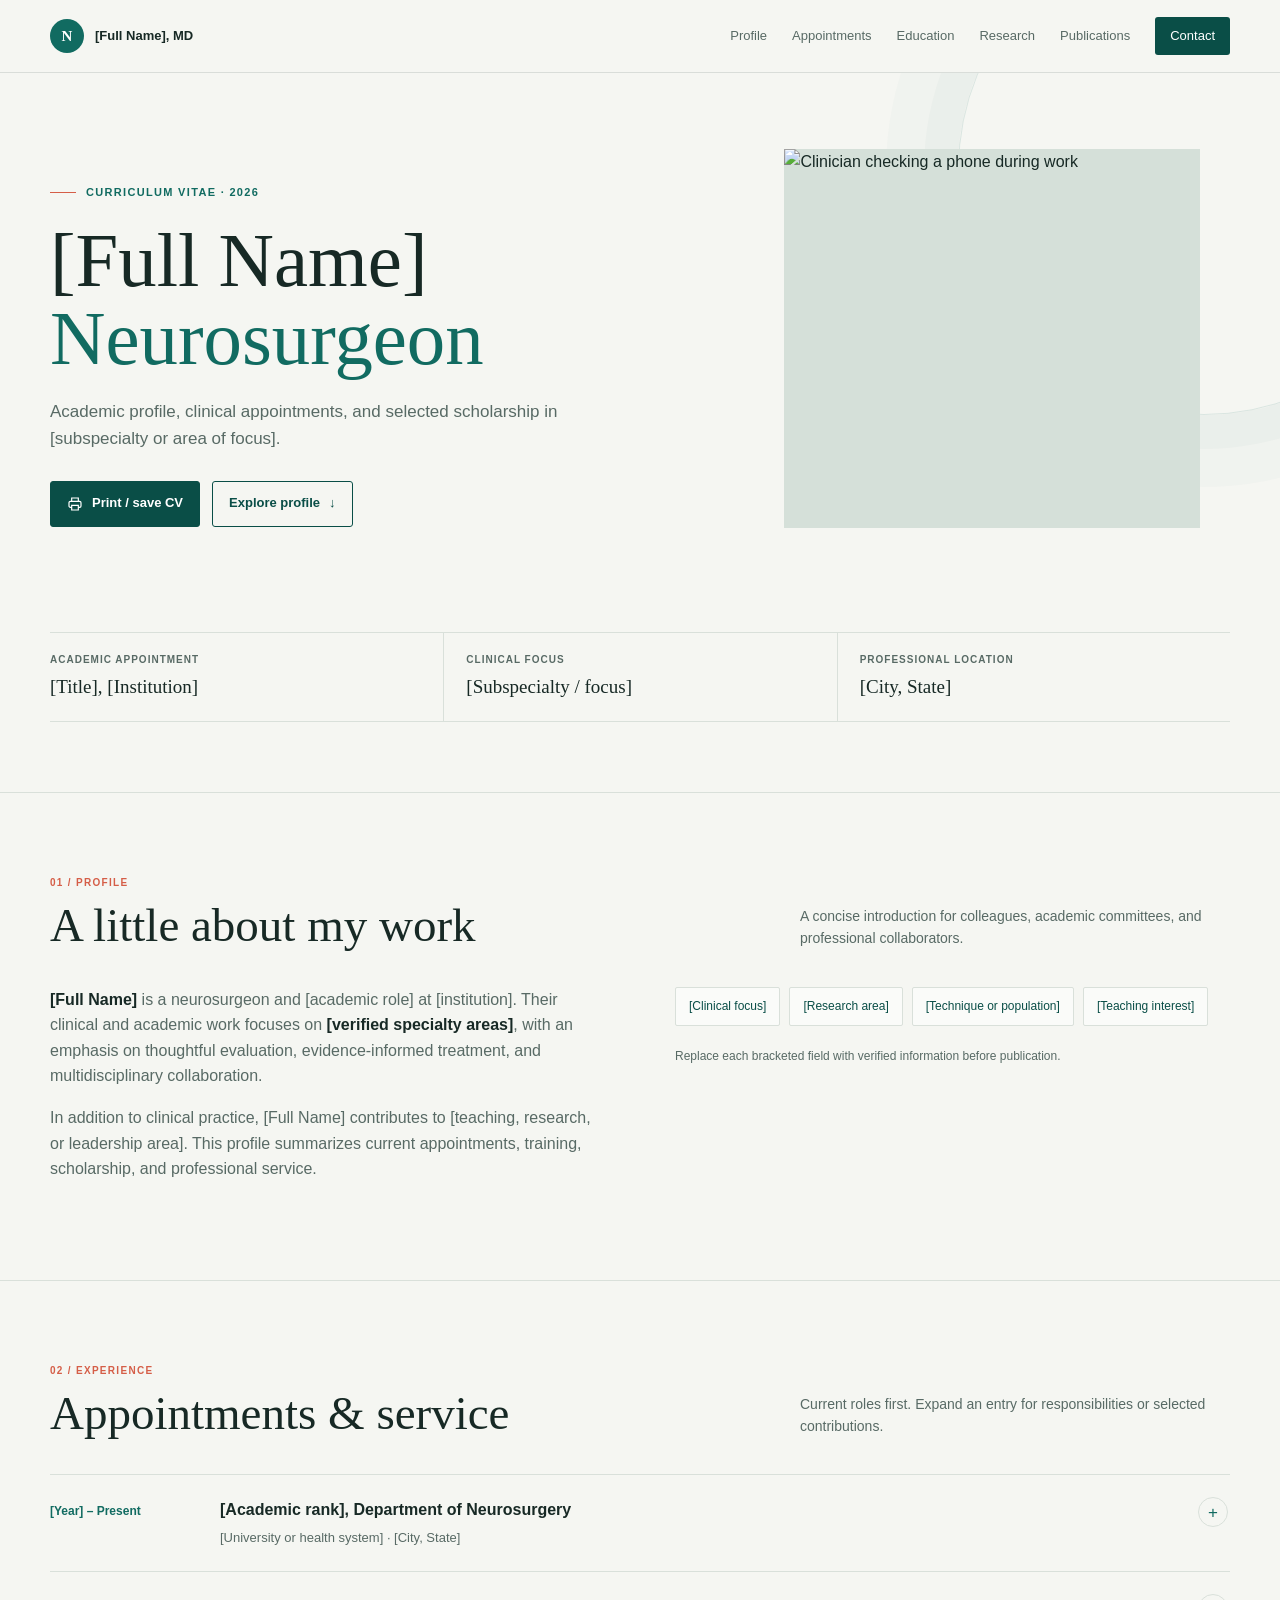
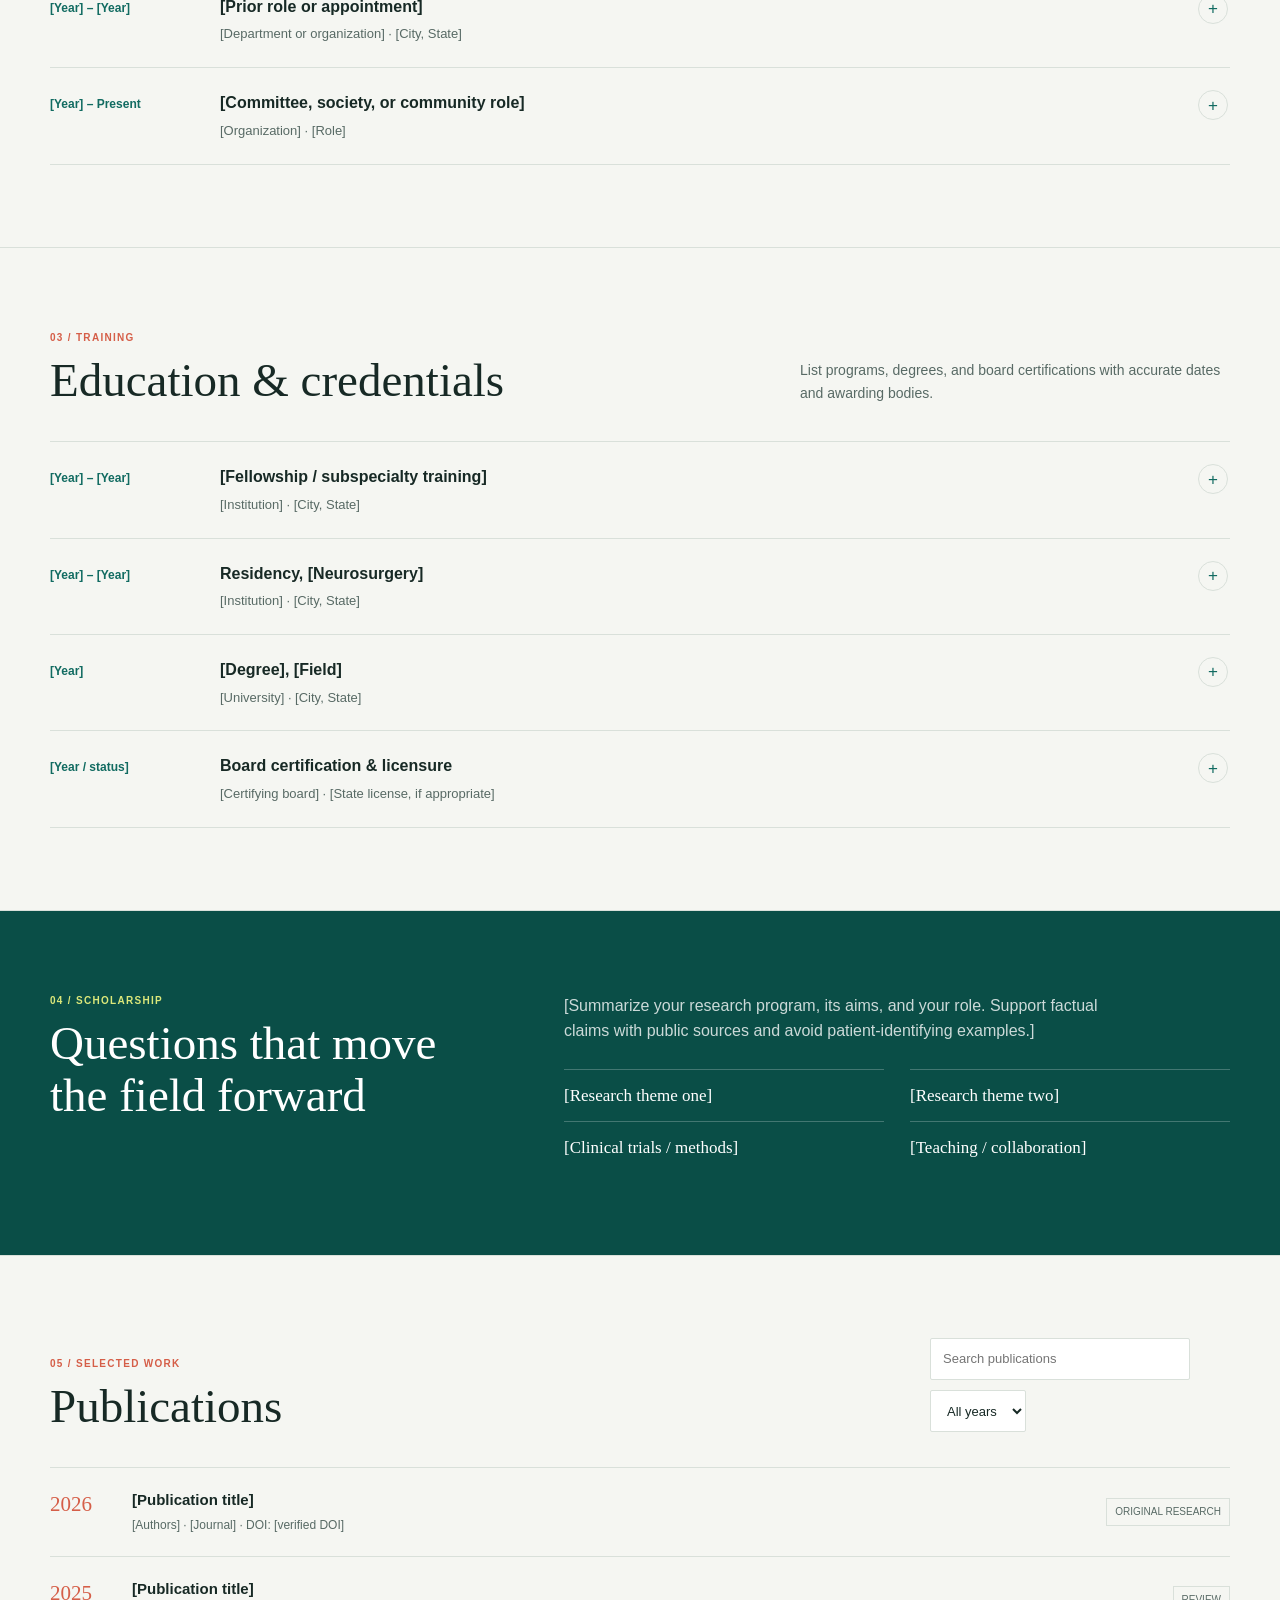
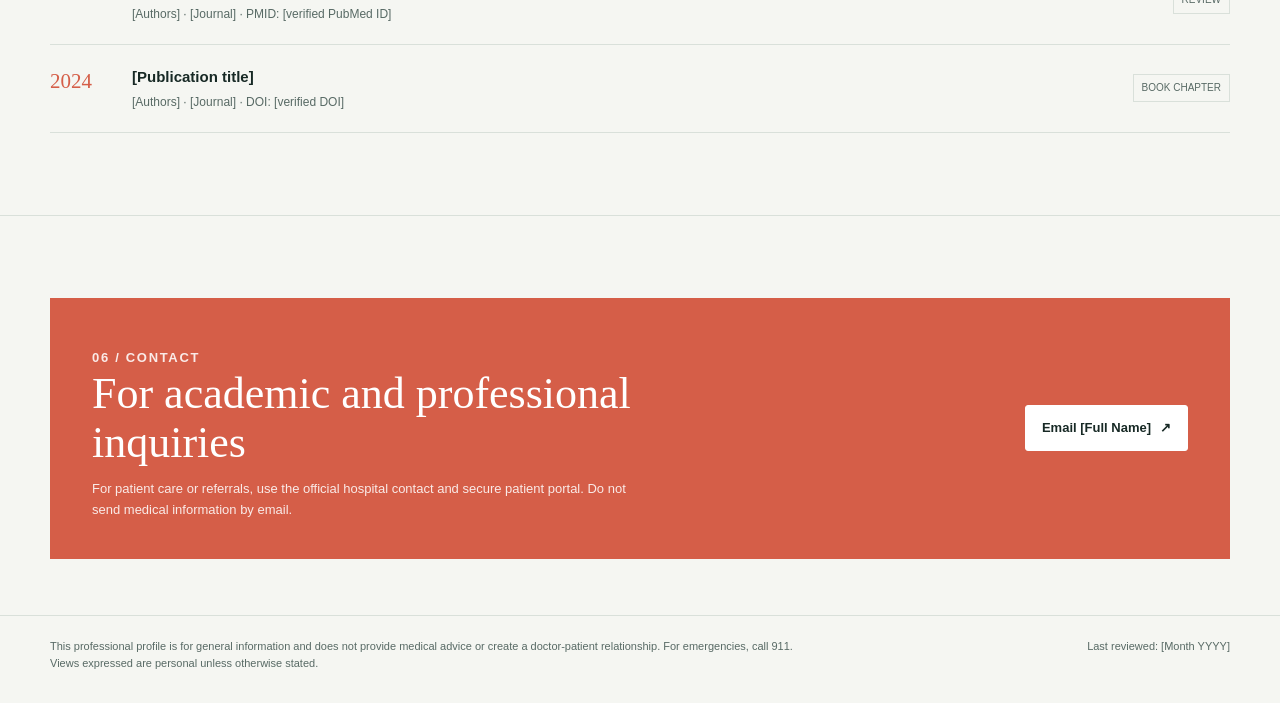
==== index.html @ 94176f45 "Add files via upload" ====
<!doctype html>
<html lang="en">
<head>
  <meta charset="utf-8">
  <meta name="viewport" content="width=device-width, initial-scale=1">
  <meta name="theme-color" content="#f5f6f2">
  <meta name="description" content="Academic curriculum vitae and professional profile for [Full Name], neurosurgeon.">
  <title>[Full Name] | Neurosurgery CV</title>
  <style>
    :root {
      color-scheme: light;
      --paper: #f5f6f2;
      --white: #fff;
      --ink: #172925;
      --muted: #586a65;
      --line: #d9e0da;
      --teal: #116b61;
      --teal-dark: #0a4e47;
      --coral: #d55e48;
      --lime: #dce87a;
      --serif: Georgia, "Times New Roman", serif;
      --sans: "Segoe UI", "Aptos", sans-serif;
      --content: 1180px;
    }

    * { box-sizing: border-box; }
    html { scroll-behavior: smooth; scroll-padding-top: 92px; }
    body {
      margin: 0;
      color: var(--ink);
      background: var(--paper);
      font-family: var(--sans);
      font-size: 16px;
      line-height: 1.6;
    }
    a { color: inherit; }
    button { color: inherit; font: inherit; }
    :focus-visible { outline: 3px solid var(--coral); outline-offset: 4px; }
    .skip-link {
      position: absolute; top: 8px; left: 8px; z-index: 20;
      padding: 10px 14px; color: var(--white); background: var(--teal-dark);
      transform: translateY(-150%);
    }
    .skip-link:focus { transform: translateY(0); }
    .wrap { width: min(var(--content), calc(100% - 64px)); margin-inline: auto; }
    .topbar {
      position: sticky; top: 0; z-index: 10;
      border-bottom: 1px solid rgba(23, 41, 37, .12);
      background: rgba(245, 246, 242, .94); backdrop-filter: blur(12px);
    }
    .nav-row { min-height: 72px; display: flex; align-items: center; justify-content: space-between; gap: 24px; }
    .wordmark { display: inline-flex; align-items: center; gap: 11px; text-decoration: none; font-weight: 700; letter-spacing: 0; }
    .mark { display: grid; place-items: center; width: 34px; height: 34px; color: var(--white); background: var(--teal); border-radius: 50%; font-family: var(--serif); font-size: 15px; }
    .wordmark-name { font-size: 13px; }
    .nav-links { display: flex; align-items: center; gap: 25px; }
    .nav-links a { color: var(--muted); font-size: 13px; text-decoration: none; }
    .nav-links a:hover { color: var(--teal-dark); }
    .nav-links .nav-contact { padding: 9px 15px; color: var(--white); background: var(--teal-dark); border-radius: 3px; }
    .menu-button { display: none; border: 1px solid var(--line); background: var(--white); padding: 8px 12px; border-radius: 3px; }

    .hero { position: relative; overflow: hidden; padding: 76px 0 70px; }
    .hero::before {
      position: absolute; top: -150px; right: -170px; width: 490px; height: 490px;
      border: 1px solid rgba(17, 107, 97, .12); border-radius: 50%; content: "";
      box-shadow: 0 0 0 34px rgba(17, 107, 97, .025), 0 0 0 72px rgba(17, 107, 97, .02);
      pointer-events: none;
    }
    .hero-grid { position: relative; display: grid; grid-template-columns: 1.2fr .8fr; align-items: center; gap: 66px; }
    .eyebrow { display: flex; align-items: center; gap: 10px; color: var(--teal); font-size: 11px; font-weight: 700; letter-spacing: .12em; text-transform: uppercase; }
    .eyebrow::before { width: 26px; height: 1px; background: var(--coral); content: ""; }
    h1, h2, h3, p { margin-top: 0; }
    h1 { max-width: 690px; margin: 20px 0 20px; font-family: var(--serif); font-size: clamp(46px, 6vw, 78px); font-weight: 400; line-height: 1.02; letter-spacing: 0; }
    h1 span { color: var(--teal); }
    .hero-copy { max-width: 570px; margin-bottom: 28px; color: var(--muted); font-size: 17px; }
    .hero-actions { display: flex; flex-wrap: wrap; align-items: center; gap: 12px; }
    .button { display: inline-flex; min-height: 46px; align-items: center; justify-content: center; gap: 9px; padding: 10px 16px; border: 1px solid var(--teal-dark); border-radius: 3px; color: var(--white); background: var(--teal-dark); font-size: 13px; font-weight: 650; text-decoration: none; cursor: pointer; }
    .button:hover { background: var(--teal); }
    .button.secondary { color: var(--teal-dark); background: transparent; }
    .button.secondary:hover { background: rgba(17, 107, 97, .07); }
    .button svg { width: 16px; height: 16px; }
    .hero-visual { position: relative; width: 100%; aspect-ratio: 1.08; }
    .hero-photo { position: absolute; inset: 0 30px 34px 0; overflow: hidden; background: #d5e0d9; }
    .hero-photo img { width: 100%; height: 100%; object-fit: cover; object-position: center; display: block; }
    .cv-stamp { position: absolute; top: 22px; right: 0; display: grid; place-content: center; width: 94px; height: 94px; border: 1px solid var(--teal-dark); border-radius: 50%; color: var(--teal-dark); background: var(--lime); text-align: center; transform: rotate(8deg); }
    .cv-stamp span:first-child { font-family: var(--serif); font-size: 25px; line-height: 1.1; }
    .cv-stamp span:last-child { font-size: 9px; font-weight: 700; letter-spacing: .08em; text-transform: uppercase; }
    .quick-facts { display: grid; grid-template-columns: repeat(3, 1fr); margin-top: 70px; border-top: 1px solid var(--line); border-bottom: 1px solid var(--line); }
    .fact { padding: 19px 18px 19px 0; }
    .fact + .fact { padding-left: 22px; border-left: 1px solid var(--line); }
    .fact-label { display: block; color: var(--muted); font-size: 10px; font-weight: 700; letter-spacing: .1em; text-transform: uppercase; }
    .fact-value { display: block; margin-top: 4px; font-family: var(--serif); font-size: 19px; }

    .section { padding: 82px 0; border-top: 1px solid var(--line); }
    .section-head { display: flex; align-items: end; justify-content: space-between; gap: 25px; margin-bottom: 35px; }
    .section-kicker { margin-bottom: 8px; color: var(--coral); font-size: 10px; font-weight: 700; letter-spacing: .13em; text-transform: uppercase; }
    h2 { margin-bottom: 0; font-family: var(--serif); font-size: clamp(34px, 4vw, 47px); font-weight: 400; line-height: 1.12; letter-spacing: 0; }
    .section-intro { max-width: 430px; margin: 0 0 2px; color: var(--muted); font-size: 14px; }
    .profile-grid { display: grid; grid-template-columns: 1fr 1fr; gap: 70px; }
    .profile-text { max-width: 620px; color: var(--muted); font-size: 16px; }
    .profile-text strong { color: var(--ink); font-weight: 650; }
    .focus-list { display: flex; flex-wrap: wrap; align-content: start; gap: 9px; }
    .focus-tag { padding: 9px 13px; border: 1px solid var(--line); border-radius: 2px; color: var(--teal-dark); background: rgba(255,255,255,.56); font-size: 12px; }
    .focus-note { flex-basis: 100%; margin: 12px 0 0; color: var(--muted); font-size: 12px; }

    .timeline { border-top: 1px solid var(--line); }
    .timeline-entry { display: grid; grid-template-columns: 150px 1fr 32px; gap: 20px; align-items: start; padding: 22px 0; border-bottom: 1px solid var(--line); }
    .timeline-date { padding-top: 5px; color: var(--teal); font-size: 12px; font-weight: 700; }
    .timeline-entry h3 { margin: 0 0 5px; font-size: 16px; font-weight: 650; }
    .timeline-entry p { margin: 0; color: var(--muted); font-size: 13px; }
    details summary { cursor: pointer; list-style: none; }
    details summary::-webkit-details-marker { display: none; }
    .entry-toggle { display: grid; width: 30px; height: 30px; place-items: center; border: 1px solid var(--line); border-radius: 50%; color: var(--teal); font-size: 17px; line-height: 1; transition: color .2s ease, background-color .2s ease, border-color .2s ease; }
    details[open] + .entry-toggle { color: var(--white); background: var(--teal); border-color: var(--teal); }
    .detail-copy { display: block; grid-column: 2 / 3; max-height: 0; overflow: hidden; padding: 0; color: var(--muted); font-size: 13px; opacity: 0; transform: translateY(-4px); transition: max-height .28s ease, padding .28s ease, opacity .2s ease, transform .28s ease; }
    details[open] > .detail-copy { max-height: 12rem; padding-top: 3px; opacity: 1; transform: translateY(0); }
    .detail-copy p:last-child { margin-bottom: 0; }

    .research-band { color: var(--white); background: var(--teal-dark); }
    .research-band .section-kicker { color: var(--lime); }
    .research-band .section-intro { color: rgba(255,255,255,.73); }
    .research-grid { display: grid; grid-template-columns: .8fr 1.2fr; gap: 70px; align-items: start; }
    .research-grid h2 { max-width: 420px; }
    .research-statement { max-width: 570px; color: rgba(255,255,255,.79); font-size: 16px; }
    .research-areas { display: grid; grid-template-columns: 1fr 1fr; gap: 0 26px; margin-top: 25px; }
    .research-area { padding: 12px 0; border-top: 1px solid rgba(255,255,255,.23); font-family: var(--serif); font-size: 17px; }

    .pub-tools { display: flex; flex-wrap: wrap; gap: 10px; }
    .pub-tools input, .pub-tools select { min-height: 42px; padding: 8px 12px; border: 1px solid var(--line); border-radius: 2px; color: var(--ink); background: var(--white); font: inherit; font-size: 13px; }
    .pub-tools input { width: min(260px, 100%); }
    .pub-list { border-top: 1px solid var(--line); }
    .publication { display: grid; grid-template-columns: 62px 1fr auto; gap: 20px; align-items: start; padding: 20px 0; border-bottom: 1px solid var(--line); }
    .publication[hidden] { display: none; }
    .pub-year { color: var(--coral); font-family: var(--serif); font-size: 21px; }
    .pub-title { margin: 0 0 4px; font-size: 15px; font-weight: 650; }
    .pub-meta { margin: 0; color: var(--muted); font-size: 12px; }
    .pub-type { align-self: center; padding: 5px 8px; border: 1px solid var(--line); color: var(--muted); font-size: 10px; text-transform: uppercase; }
    .empty-state { display: none; padding: 25px 0; color: var(--muted); font-size: 14px; }

    .contact-section { padding-bottom: 56px; }
    .contact-panel { display: flex; align-items: center; justify-content: space-between; gap: 30px; padding: 38px 42px; color: var(--white); background: var(--coral); }
    .contact-panel h2 { max-width: 580px; font-size: clamp(30px, 4vw, 44px); }
    .contact-panel p { max-width: 540px; margin: 12px 0 0; color: rgba(255,255,255,.87); font-size: 13px; }
    .contact-panel .button { flex-shrink: 0; border-color: var(--white); color: var(--ink); background: var(--white); }
    .contact-panel .button:hover { background: var(--lime); }
    footer { padding: 22px 0 30px; border-top: 1px solid var(--line); color: var(--muted); font-size: 11px; }
    .footer-row { display: flex; justify-content: space-between; gap: 20px; }
    .disclaimer { max-width: 770px; margin: 0; }
    .last-reviewed { white-space: nowrap; }
    .reveal { animation: arrive .65s both; }
    @keyframes arrive { from { opacity: 0; transform: translateY(12px); } to { opacity: 1; transform: translateY(0); } }

    @media (max-width: 780px) {
      .wrap { width: min(100% - 40px, var(--content)); }
      .nav-row { min-height: 64px; }
      .menu-button { display: inline-flex; align-items: center; gap: 8px; }
      .nav-links { display: none; position: absolute; top: 63px; right: 20px; left: 20px; padding: 13px; border: 1px solid var(--line); background: var(--paper); box-shadow: 0 12px 28px rgba(23,41,37,.1); }
      .nav-links.is-open { display: grid; gap: 0; }
      .nav-links a { padding: 12px; }
      .nav-links .nav-contact { margin-top: 5px; text-align: center; }
      .hero { padding: 55px 0 50px; }
      .hero-grid { grid-template-columns: 1fr; gap: 38px; }
      h1 { font-size: clamp(47px, 11vw, 72px); }
      .hero-visual { aspect-ratio: 1.08; }
      .hero-photo { right: 22px; bottom: 25px; }
      .cv-stamp { width: 78px; height: 78px; }
      .quick-facts { margin-top: 48px; }
      .section { padding: 62px 0; }
      .section-head { align-items: start; flex-direction: column; margin-bottom: 28px; }
      .profile-grid, .research-grid { grid-template-columns: 1fr; gap: 25px; }
      .timeline-entry { grid-template-columns: 98px 1fr 30px; gap: 12px; }
      .detail-copy { grid-column: 2 / 4; }
      .contact-panel { align-items: start; flex-direction: column; padding: 30px 25px; }
    }
    @media (max-width: 480px) {
      .wrap { width: calc(100% - 32px); }
      .hero { padding-top: 44px; }
      .hero-copy { font-size: 15px; }
      .quick-facts { grid-template-columns: 1fr; }
      .fact, .fact + .fact { padding: 12px 0; border-left: 0; }
      .fact + .fact { border-top: 1px solid var(--line); }
      .fact-value { font-size: 17px; }
      .timeline-entry { grid-template-columns: 1fr 30px; }
      .timeline-date { grid-column: 1; }
      .timeline-entry > details { grid-column: 1; grid-row: 2; }
      .timeline-entry > .entry-toggle { grid-column: 2; grid-row: 1 / 3; }
      .detail-copy { grid-column: 1 / 3; }
      .publication { grid-template-columns: 45px 1fr; gap: 12px; }
      .pub-type { grid-column: 2; justify-self: start; }
      .pub-tools { width: 100%; }
      .pub-tools input, .pub-tools select { flex: 1; min-width: 130px; }
      .research-areas { grid-template-columns: 1fr; }
      .footer-row { flex-direction: column; }
      .last-reviewed { white-space: normal; }
    }
    @media (prefers-reduced-motion: reduce) {
      *, *::before, *::after { scroll-behavior: auto !important; animation-duration: .01ms !important; animation-iteration-count: 1 !important; transition-duration: .01ms !important; }
    }
    @media print {
      :root { --paper: #fff; }
      body { font-size: 11pt; }
      .topbar, .hero-actions, .pub-tools, .contact-section, .cv-stamp { display: none !important; }
      .wrap { width: 100%; }
      .hero, .section { padding: 24px 0; }
      .hero-grid { grid-template-columns: 1.2fr .8fr; gap: 24px; }
      .hero-visual { aspect-ratio: 1.08; }
      .hero-photo { inset: 0; }
      .quick-facts { margin-top: 24px; }
      .section { break-inside: avoid; }
      details:not([open]) > :not(summary) { display: block !important; }
      .entry-toggle { display: none; }
      .detail-copy { max-height: none; overflow: visible; padding-top: 3px; opacity: 1; transform: none; }
      .research-band { print-color-adjust: exact; -webkit-print-color-adjust: exact; }
      footer { padding-top: 12px; }
      a { text-decoration: none; }
    }
  </style>
</head>
<body>
  <a class="skip-link" href="#main">Skip to main content</a>
  <header class="topbar">
    <div class="wrap nav-row">
      <a class="wordmark" href="#top" aria-label="[Full Name], home">
        <span class="mark" aria-hidden="true">N</span>
        <span class="wordmark-name">[Full Name], MD</span>
      </a>
      <button class="menu-button" id="menu-button" type="button" aria-expanded="false" aria-controls="primary-nav">
        <svg aria-hidden="true" width="16" height="16" viewBox="0 0 24 24" fill="none" stroke="currentColor" stroke-width="2"><path d="M4 7h16M4 12h16M4 17h16"/></svg>
        Menu
      </button>
      <nav class="nav-links" id="primary-nav" aria-label="Primary navigation">
        <a href="#profile">Profile</a>
        <a href="#appointments">Appointments</a>
        <a href="#education">Education</a>
        <a href="#research">Research</a>
        <a href="#publications">Publications</a>
        <a class="nav-contact" href="#contact">Contact</a>
      </nav>
    </div>
  </header>

  <main id="main">
    <section class="hero" id="top" aria-labelledby="hero-title">
      <div class="wrap">
        <div class="hero-grid">
          <div class="reveal">
            <div class="eyebrow">Curriculum vitae · 2026</div>
            <h1 id="hero-title">[Full Name]<br><span>Neurosurgeon</span></h1>
            <p class="hero-copy">Academic profile, clinical appointments, and selected scholarship in [subspecialty or area of focus].</p>
            <div class="hero-actions">
              <button class="button" id="print-cv" type="button">
                <svg aria-hidden="true" viewBox="0 0 24 24" fill="none" stroke="currentColor" stroke-width="1.8"><path d="M7 8V3h10v5M7 17H5a2 2 0 0 1-2-2v-5a2 2 0 0 1 2-2h14a2 2 0 0 1 2 2v5a2 2 0 0 1-2 2h-2M7 14h10v7H7z"/><path d="M17 11h.01"/></svg>
                Print / save CV
              </button>
              <a class="button secondary" href="#appointments">Explore profile <span aria-hidden="true">↓</span></a>
            </div>
          </div>
          <div class="hero-visual reveal">
            <div class="hero-photo">
              <img src="https://images.unsplash.com/photo-1576091160399-112ba8d25d1d?auto=format&fit=crop&w=1000&q=85" alt="Clinician checking a phone during work" fetchpriority="high">
            </div>
          </div>
        </div>
        <div class="quick-facts" aria-label="Professional overview">
          <div class="fact"><span class="fact-label">Academic appointment</span><span class="fact-value">[Title], [Institution]</span></div>
          <div class="fact"><span class="fact-label">Clinical focus</span><span class="fact-value">[Subspecialty / focus]</span></div>
          <div class="fact"><span class="fact-label">Professional location</span><span class="fact-value">[City, State]</span></div>
        </div>
      </div>
    </section>

    <section class="section" id="profile" aria-labelledby="profile-title">
      <div class="wrap">
        <div class="section-head">
          <div><p class="section-kicker">01 / Profile</p><h2 id="profile-title">A little about my work</h2></div>
          <p class="section-intro">A concise introduction for colleagues, academic committees, and professional collaborators.</p>
        </div>
        <div class="profile-grid">
          <div class="profile-text">
            <p><strong>[Full Name]</strong> is a neurosurgeon and [academic role] at [institution]. Their clinical and academic work focuses on <strong>[verified specialty areas]</strong>, with an emphasis on thoughtful evaluation, evidence-informed treatment, and multidisciplinary collaboration.</p>
            <p>In addition to clinical practice, [Full Name] contributes to [teaching, research, or leadership area]. This profile summarizes current appointments, training, scholarship, and professional service.</p>
          </div>
          <div class="focus-list" aria-label="Areas of focus">
            <span class="focus-tag">[Clinical focus]</span>
            <span class="focus-tag">[Research area]</span>
            <span class="focus-tag">[Technique or population]</span>
            <span class="focus-tag">[Teaching interest]</span>
            <p class="focus-note">Replace each bracketed field with verified information before publication.</p>
          </div>
        </div>
      </div>
    </section>

    <section class="section" id="appointments" aria-labelledby="appointments-title">
      <div class="wrap">
        <div class="section-head">
          <div><p class="section-kicker">02 / Experience</p><h2 id="appointments-title">Appointments &amp; service</h2></div>
          <p class="section-intro">Current roles first. Expand an entry for responsibilities or selected contributions.</p>
        </div>
        <div class="timeline">
          <article class="timeline-entry">
            <span class="timeline-date">[Year] – Present</span>
            <details>
              <summary><h3>[Academic rank], Department of Neurosurgery</h3><p>[University or health system] · [City, State]</p></summary>
              <div class="detail-copy"><p>[Add verified clinical, academic, or leadership responsibilities. Keep institutional descriptions precise and approved.]</p></div>
            </details>
            <span class="entry-toggle" aria-hidden="true">+</span>
          </article>
          <article class="timeline-entry">
            <span class="timeline-date">[Year] – [Year]</span>
            <details>
              <summary><h3>[Prior role or appointment]</h3><p>[Department or organization] · [City, State]</p></summary>
              <div class="detail-copy"><p>[Add a concise description of the role and relevant contributions.]</p></div>
            </details>
            <span class="entry-toggle" aria-hidden="true">+</span>
          </article>
          <article class="timeline-entry">
            <span class="timeline-date">[Year] – Present</span>
            <details>
              <summary><h3>[Committee, society, or community role]</h3><p>[Organization] · [Role]</p></summary>
              <div class="detail-copy"><p>[Add dates, scope, and selected contributions. Omit any confidential or patient-identifying details.]</p></div>
            </details>
            <span class="entry-toggle" aria-hidden="true">+</span>
          </article>
        </div>
      </div>
    </section>

    <section class="section" id="education" aria-labelledby="education-title">
      <div class="wrap">
        <div class="section-head">
          <div><p class="section-kicker">03 / Training</p><h2 id="education-title">Education &amp; credentials</h2></div>
          <p class="section-intro">List programs, degrees, and board certifications with accurate dates and awarding bodies.</p>
        </div>
        <div class="timeline">
          <article class="timeline-entry">
            <span class="timeline-date">[Year] – [Year]</span>
            <details>
              <summary><h3>[Fellowship / subspecialty training]</h3><p>[Institution] · [City, State]</p></summary>
              <div class="detail-copy"><p>[Optional: verified focus, faculty role, or distinction.]</p></div>
            </details>
            <span class="entry-toggle" aria-hidden="true">+</span>
          </article>
          <article class="timeline-entry">
            <span class="timeline-date">[Year] – [Year]</span>
            <details>
              <summary><h3>Residency, [Neurosurgery]</h3><p>[Institution] · [City, State]</p></summary>
              <div class="detail-copy"><p>[Optional: verified program details or distinction.]</p></div>
            </details>
            <span class="entry-toggle" aria-hidden="true">+</span>
          </article>
          <article class="timeline-entry">
            <span class="timeline-date">[Year]</span>
            <details>
              <summary><h3>[Degree], [Field]</h3><p>[University] · [City, State]</p></summary>
              <div class="detail-copy"><p>[Optional: thesis, honors, or relevant academic work.]</p></div>
            </details>
            <span class="entry-toggle" aria-hidden="true">+</span>
          </article>
          <article class="timeline-entry">
            <span class="timeline-date">[Year / status]</span>
            <details>
              <summary><h3>Board certification &amp; licensure</h3><p>[Certifying board] · [State license, if appropriate]</p></summary>
              <div class="detail-copy"><p>Verify status, dates, and any public verification links before publishing.</p></div>
            </details>
            <span class="entry-toggle" aria-hidden="true">+</span>
          </article>
        </div>
      </div>
    </section>

    <section class="section research-band" id="research" aria-labelledby="research-title">
      <div class="wrap research-grid">
        <div><p class="section-kicker">04 / Scholarship</p><h2 id="research-title">Questions that move the field forward</h2></div>
        <div>
          <p class="research-statement">[Summarize your research program, its aims, and your role. Support factual claims with public sources and avoid patient-identifying examples.]</p>
          <div class="research-areas">
            <div class="research-area">[Research theme one]</div>
            <div class="research-area">[Research theme two]</div>
            <div class="research-area">[Clinical trials / methods]</div>
            <div class="research-area">[Teaching / collaboration]</div>
          </div>
        </div>
      </div>
    </section>

    <section class="section" id="publications" aria-labelledby="publications-title">
      <div class="wrap">
        <div class="section-head">
          <div><p class="section-kicker">05 / Selected work</p><h2 id="publications-title">Publications</h2></div>
          <div class="pub-tools" role="search" aria-label="Filter publications">
            <label class="skip-link" for="pub-search">Search publications</label>
            <input id="pub-search" type="search" placeholder="Search publications" autocomplete="off">
            <label class="skip-link" for="year-filter">Filter by year</label>
            <select id="year-filter" aria-label="Filter publications by year"><option value="all">All years</option><option value="2026">2026</option><option value="2025">2025</option><option value="2024">2024</option></select>
          </div>
        </div>
        <div class="pub-list" id="pub-list">
          <article class="publication" data-year="2026" data-search="[publication title] [author names] [journal]">
            <span class="pub-year">2026</span><div><h3 class="pub-title">[Publication title]</h3><p class="pub-meta">[Authors] · [Journal] · DOI: [verified DOI]</p></div><span class="pub-type">Original research</span>
          </article>
          <article class="publication" data-year="2025" data-search="[publication title] [author names] [journal]">
            <span class="pub-year">2025</span><div><h3 class="pub-title">[Publication title]</h3><p class="pub-meta">[Authors] · [Journal] · PMID: [verified PubMed ID]</p></div><span class="pub-type">Review</span>
          </article>
          <article class="publication" data-year="2024" data-search="[publication title] [author names] [journal]">
            <span class="pub-year">2024</span><div><h3 class="pub-title">[Publication title]</h3><p class="pub-meta">[Authors] · [Journal] · DOI: [verified DOI]</p></div><span class="pub-type">Book chapter</span>
          </article>
        </div>
        <p class="empty-state" id="empty-state" role="status">No publications match those filters.</p>
      </div>
    </section>

    <section class="section contact-section" id="contact" aria-labelledby="contact-title">
      <div class="wrap contact-panel">
        <div><p class="section-kicker">06 / Contact</p><h2 id="contact-title">For academic and professional inquiries</h2><p>For patient care or referrals, use the official hospital contact and secure patient portal. Do not send medical information by email.</p></div>
        <a class="button" href="mailto:[professional-email]">Email [Full Name] <span aria-hidden="true">↗</span></a>
      </div>
    </section>
  </main>

  <footer>
    <div class="wrap footer-row">
      <p class="disclaimer">This professional profile is for general information and does not provide medical advice or create a doctor-patient relationship. For emergencies, call 911. Views expressed are personal unless otherwise stated.</p>
      <span class="last-reviewed">Last reviewed: [Month YYYY]</span>
    </div>
  </footer>

  <script>
    const menuButton = document.querySelector("#menu-button");
    const primaryNav = document.querySelector("#primary-nav");
    const printButton = document.querySelector("#print-cv");
    const searchInput = document.querySelector("#pub-search");
    const yearFilter = document.querySelector("#year-filter");
    const publications = [...document.querySelectorAll(".publication")];
    const emptyState = document.querySelector("#empty-state");

    menuButton.addEventListener("click", () => {
      const isOpen = menuButton.getAttribute("aria-expanded") === "true";
      menuButton.setAttribute("aria-expanded", String(!isOpen));
      primaryNav.classList.toggle("is-open", !isOpen);
    });

    primaryNav.addEventListener("click", (event) => {
      if (event.target.closest("a")) {
        menuButton.setAttribute("aria-expanded", "false");
        primaryNav.classList.remove("is-open");
      }
    });

    printButton.addEventListener("click", () => window.print());

    function filterPublications() {
      const query = searchInput.value.trim().toLowerCase();
      const year = yearFilter.value;
      let visibleCount = 0;

      publications.forEach((publication) => {
        const matchesQuery = publication.dataset.search.toLowerCase().includes(query);
        const matchesYear = year === "all" || publication.dataset.year === year;
        const isVisible = matchesQuery && matchesYear;
        publication.hidden = !isVisible;
        if (isVisible) visibleCount += 1;
      });

      emptyState.style.display = visibleCount === 0 ? "block" : "none";
    }

    searchInput.addEventListener("input", filterPublications);
    yearFilter.addEventListener("change", filterPublications);

    document.querySelectorAll(".timeline-entry details").forEach((details) => {
      const indicator = details.parentElement.querySelector(".entry-toggle");
      indicator.addEventListener("click", () => { details.open = !details.open; });
      details.addEventListener("toggle", () => { indicator.textContent = details.open ? "−" : "+"; });
    });
  </script>
</body>
</html>
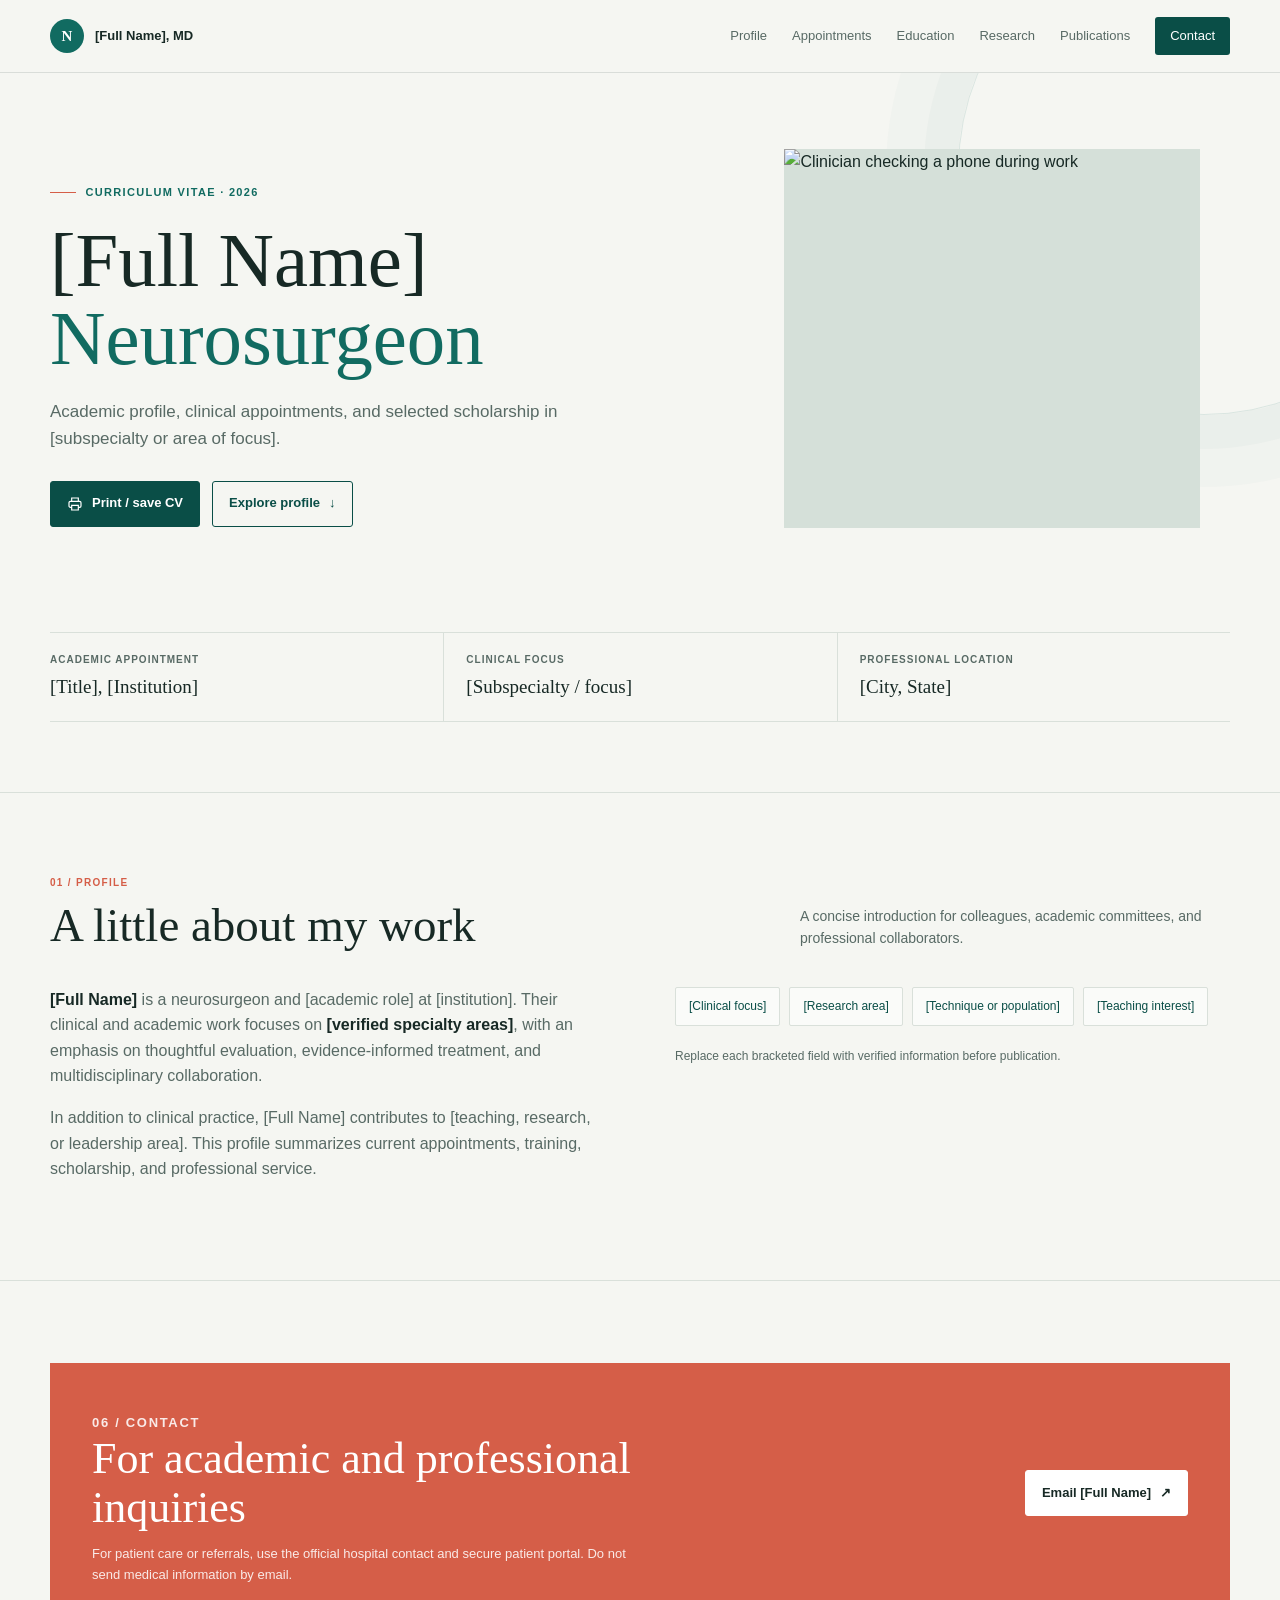
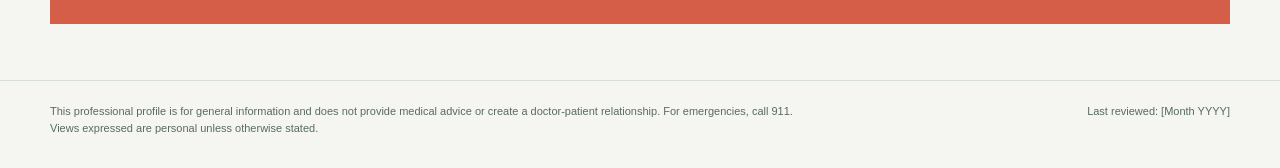
==== commit 1a953a77: "Add files via upload" ====
--- a/index.html
+++ b/index.html
@@ -56,6 +56,7 @@
     .nav-links a { color: var(--muted); font-size: 13px; text-decoration: none; }
     .nav-links a:hover { color: var(--teal-dark); }
     .nav-links .nav-contact { padding: 9px 15px; color: var(--white); background: var(--teal-dark); border-radius: 3px; }
+    .nav-links .nav-contact:hover { color: #000; }
     .menu-button { display: none; border: 1px solid var(--line); background: var(--white); padding: 8px 12px; border-radius: 3px; }
 
     .hero { position: relative; overflow: hidden; padding: 76px 0 70px; }
@@ -103,6 +104,9 @@
     .focus-note { flex-basis: 100%; margin: 12px 0 0; color: var(--muted); font-size: 12px; }
 
     .timeline { border-top: 1px solid var(--line); }
+    .timeline-actions { display: flex; justify-content: flex-end; margin-bottom: 12px; }
+    .timeline-control { padding: 6px 0; border: 0; color: var(--teal-dark); background: transparent; font-size: 12px; font-weight: 650; text-decoration: underline; text-underline-offset: 3px; cursor: pointer; }
+    .timeline-control:hover { color: var(--coral); }
     .timeline-entry { display: grid; grid-template-columns: 150px 1fr 32px; gap: 20px; align-items: start; padding: 22px 0; border-bottom: 1px solid var(--line); }
     .timeline-date { padding-top: 5px; color: var(--teal); font-size: 12px; font-weight: 700; }
     .timeline-entry h3 { margin: 0 0 5px; font-size: 16px; font-weight: 650; }
@@ -142,6 +146,18 @@
     .contact-panel p { max-width: 540px; margin: 12px 0 0; color: rgba(255,255,255,.87); font-size: 13px; }
     .contact-panel .button { flex-shrink: 0; border-color: var(--white); color: var(--ink); background: var(--white); }
     .contact-panel .button:hover { background: var(--lime); }
+    .contact-dialog { width: min(480px, calc(100% - 32px)); padding: 0; border: 1px solid var(--line); color: var(--ink); background: var(--paper); box-shadow: 0 24px 80px rgba(10, 36, 31, .28); }
+    .contact-dialog::backdrop { background: rgba(10, 36, 31, .55); backdrop-filter: blur(3px); }
+    .dialog-content { padding: 30px; }
+    .dialog-heading { display: flex; align-items: start; justify-content: space-between; gap: 20px; }
+    .dialog-heading h2 { margin: 0 0 6px; font: 32px/1.1 var(--serif); }
+    .dialog-heading p { color: var(--muted); font-size: 13px; }
+    .dialog-close { display: grid; width: 38px; height: 38px; flex: 0 0 auto; place-items: center; border: 1px solid var(--line); border-radius: 50%; color: var(--ink); background: transparent; font-size: 20px; cursor: pointer; }
+    .contact-methods { display: grid; gap: 10px; margin-top: 15px; }
+    .contact-method { display: grid; gap: 3px; padding: 15px 16px; border: 1px solid var(--line); color: var(--teal-dark); background: var(--white); text-decoration: none; }
+    .contact-method:hover { border-color: var(--teal); background: rgba(17,107,97,.06); }
+    .contact-method span { color: var(--muted); font-size: 10px; font-weight: 700; letter-spacing: .1em; text-transform: uppercase; }
+    .contact-method strong { overflow-wrap: anywhere; font-size: 14px; }
     footer { padding: 22px 0 30px; border-top: 1px solid var(--line); color: var(--muted); font-size: 11px; }
     .footer-row { display: flex; justify-content: space-between; gap: 20px; }
     .disclaimer { max-width: 770px; margin: 0; }
@@ -228,12 +244,12 @@
         Menu
       </button>
       <nav class="nav-links" id="primary-nav" aria-label="Primary navigation">
-        <a href="#profile">Profile</a>
-        <a href="#appointments">Appointments</a>
-        <a href="#education">Education</a>
-        <a href="#research">Research</a>
-        <a href="#publications">Publications</a>
-        <a class="nav-contact" href="#contact">Contact</a>
+        <a href="#top">Profile</a>
+        <a href="appointments.html">Appointments</a>
+        <a href="education.html">Education</a>
+        <a href="research.html">Research</a>
+        <a href="publications.html">Publications</a>
+        <a class="nav-contact" href="#contact-dialog">Contact</a>
       </nav>
     </div>
   </header>
@@ -251,7 +267,7 @@
                 <svg aria-hidden="true" viewBox="0 0 24 24" fill="none" stroke="currentColor" stroke-width="1.8"><path d="M7 8V3h10v5M7 17H5a2 2 0 0 1-2-2v-5a2 2 0 0 1 2-2h14a2 2 0 0 1 2 2v5a2 2 0 0 1-2 2h-2M7 14h10v7H7z"/><path d="M17 11h.01"/></svg>
                 Print / save CV
               </button>
-              <a class="button secondary" href="#appointments">Explore profile <span aria-hidden="true">↓</span></a>
+              <a class="button secondary" href="appointments.html">Explore profile <span aria-hidden="true">↓</span></a>
             </div>
           </div>
           <div class="hero-visual reveal">
@@ -290,125 +306,6 @@
       </div>
     </section>
 
-    <section class="section" id="appointments" aria-labelledby="appointments-title">
-      <div class="wrap">
-        <div class="section-head">
-          <div><p class="section-kicker">02 / Experience</p><h2 id="appointments-title">Appointments &amp; service</h2></div>
-          <p class="section-intro">Current roles first. Expand an entry for responsibilities or selected contributions.</p>
-        </div>
-        <div class="timeline">
-          <article class="timeline-entry">
-            <span class="timeline-date">[Year] – Present</span>
-            <details>
-              <summary><h3>[Academic rank], Department of Neurosurgery</h3><p>[University or health system] · [City, State]</p></summary>
-              <div class="detail-copy"><p>[Add verified clinical, academic, or leadership responsibilities. Keep institutional descriptions precise and approved.]</p></div>
-            </details>
-            <span class="entry-toggle" aria-hidden="true">+</span>
-          </article>
-          <article class="timeline-entry">
-            <span class="timeline-date">[Year] – [Year]</span>
-            <details>
-              <summary><h3>[Prior role or appointment]</h3><p>[Department or organization] · [City, State]</p></summary>
-              <div class="detail-copy"><p>[Add a concise description of the role and relevant contributions.]</p></div>
-            </details>
-            <span class="entry-toggle" aria-hidden="true">+</span>
-          </article>
-          <article class="timeline-entry">
-            <span class="timeline-date">[Year] – Present</span>
-            <details>
-              <summary><h3>[Committee, society, or community role]</h3><p>[Organization] · [Role]</p></summary>
-              <div class="detail-copy"><p>[Add dates, scope, and selected contributions. Omit any confidential or patient-identifying details.]</p></div>
-            </details>
-            <span class="entry-toggle" aria-hidden="true">+</span>
-          </article>
-        </div>
-      </div>
-    </section>
-
-    <section class="section" id="education" aria-labelledby="education-title">
-      <div class="wrap">
-        <div class="section-head">
-          <div><p class="section-kicker">03 / Training</p><h2 id="education-title">Education &amp; credentials</h2></div>
-          <p class="section-intro">List programs, degrees, and board certifications with accurate dates and awarding bodies.</p>
-        </div>
-        <div class="timeline">
-          <article class="timeline-entry">
-            <span class="timeline-date">[Year] – [Year]</span>
-            <details>
-              <summary><h3>[Fellowship / subspecialty training]</h3><p>[Institution] · [City, State]</p></summary>
-              <div class="detail-copy"><p>[Optional: verified focus, faculty role, or distinction.]</p></div>
-            </details>
-            <span class="entry-toggle" aria-hidden="true">+</span>
-          </article>
-          <article class="timeline-entry">
-            <span class="timeline-date">[Year] – [Year]</span>
-            <details>
-              <summary><h3>Residency, [Neurosurgery]</h3><p>[Institution] · [City, State]</p></summary>
-              <div class="detail-copy"><p>[Optional: verified program details or distinction.]</p></div>
-            </details>
-            <span class="entry-toggle" aria-hidden="true">+</span>
-          </article>
-          <article class="timeline-entry">
-            <span class="timeline-date">[Year]</span>
-            <details>
-              <summary><h3>[Degree], [Field]</h3><p>[University] · [City, State]</p></summary>
-              <div class="detail-copy"><p>[Optional: thesis, honors, or relevant academic work.]</p></div>
-            </details>
-            <span class="entry-toggle" aria-hidden="true">+</span>
-          </article>
-          <article class="timeline-entry">
-            <span class="timeline-date">[Year / status]</span>
-            <details>
-              <summary><h3>Board certification &amp; licensure</h3><p>[Certifying board] · [State license, if appropriate]</p></summary>
-              <div class="detail-copy"><p>Verify status, dates, and any public verification links before publishing.</p></div>
-            </details>
-            <span class="entry-toggle" aria-hidden="true">+</span>
-          </article>
-        </div>
-      </div>
-    </section>
-
-    <section class="section research-band" id="research" aria-labelledby="research-title">
-      <div class="wrap research-grid">
-        <div><p class="section-kicker">04 / Scholarship</p><h2 id="research-title">Questions that move the field forward</h2></div>
-        <div>
-          <p class="research-statement">[Summarize your research program, its aims, and your role. Support factual claims with public sources and avoid patient-identifying examples.]</p>
-          <div class="research-areas">
-            <div class="research-area">[Research theme one]</div>
-            <div class="research-area">[Research theme two]</div>
-            <div class="research-area">[Clinical trials / methods]</div>
-            <div class="research-area">[Teaching / collaboration]</div>
-          </div>
-        </div>
-      </div>
-    </section>
-
-    <section class="section" id="publications" aria-labelledby="publications-title">
-      <div class="wrap">
-        <div class="section-head">
-          <div><p class="section-kicker">05 / Selected work</p><h2 id="publications-title">Publications</h2></div>
-          <div class="pub-tools" role="search" aria-label="Filter publications">
-            <label class="skip-link" for="pub-search">Search publications</label>
-            <input id="pub-search" type="search" placeholder="Search publications" autocomplete="off">
-            <label class="skip-link" for="year-filter">Filter by year</label>
-            <select id="year-filter" aria-label="Filter publications by year"><option value="all">All years</option><option value="2026">2026</option><option value="2025">2025</option><option value="2024">2024</option></select>
-          </div>
-        </div>
-        <div class="pub-list" id="pub-list">
-          <article class="publication" data-year="2026" data-search="[publication title] [author names] [journal]">
-            <span class="pub-year">2026</span><div><h3 class="pub-title">[Publication title]</h3><p class="pub-meta">[Authors] · [Journal] · DOI: [verified DOI]</p></div><span class="pub-type">Original research</span>
-          </article>
-          <article class="publication" data-year="2025" data-search="[publication title] [author names] [journal]">
-            <span class="pub-year">2025</span><div><h3 class="pub-title">[Publication title]</h3><p class="pub-meta">[Authors] · [Journal] · PMID: [verified PubMed ID]</p></div><span class="pub-type">Review</span>
-          </article>
-          <article class="publication" data-year="2024" data-search="[publication title] [author names] [journal]">
-            <span class="pub-year">2024</span><div><h3 class="pub-title">[Publication title]</h3><p class="pub-meta">[Authors] · [Journal] · DOI: [verified DOI]</p></div><span class="pub-type">Book chapter</span>
-          </article>
-        </div>
-        <p class="empty-state" id="empty-state" role="status">No publications match those filters.</p>
-      </div>
-    </section>
-
     <section class="section contact-section" id="contact" aria-labelledby="contact-title">
       <div class="wrap contact-panel">
         <div><p class="section-kicker">06 / Contact</p><h2 id="contact-title">For academic and professional inquiries</h2><p>For patient care or referrals, use the official hospital contact and secure patient portal. Do not send medical information by email.</p></div>
@@ -424,14 +321,25 @@
     </div>
   </footer>
 
+  <dialog class="contact-dialog" id="contact-dialog" aria-labelledby="contact-dialog-title" aria-describedby="contact-dialog-description">
+    <div class="dialog-content">
+      <div class="dialog-heading">
+        <div><p class="section-kicker">Get in touch</p><h2 id="contact-dialog-title">Contact</h2><p id="contact-dialog-description">For academic and professional inquiries.</p></div>
+        <button class="dialog-close" type="button" aria-label="Close contact dialog">×</button>
+      </div>
+      <div class="contact-methods">
+        <a class="contact-method" href="mailto:[professional-email]"><span>Gmail</span><strong>[Add Gmail address]</strong></a>
+        <a class="contact-method" href="tel:[mobile-number]"><span>Mobile</span><strong>[Add mobile number]</strong></a>
+      </div>
+    </div>
+  </dialog>
+
   <script>
     const menuButton = document.querySelector("#menu-button");
     const primaryNav = document.querySelector("#primary-nav");
     const printButton = document.querySelector("#print-cv");
-    const searchInput = document.querySelector("#pub-search");
-    const yearFilter = document.querySelector("#year-filter");
-    const publications = [...document.querySelectorAll(".publication")];
-    const emptyState = document.querySelector("#empty-state");
+    const contactDialog = document.querySelector("#contact-dialog");
+    const contactClose = contactDialog.querySelector(".dialog-close");
 
     menuButton.addEventListener("click", () => {
       const isOpen = menuButton.getAttribute("aria-expanded") === "true";
@@ -446,32 +354,19 @@
       }
     });
 
+    primaryNav.querySelector(".nav-contact").addEventListener("click", (event) => {
+      event.preventDefault();
+      contactDialog.showModal();
+    });
+
+    contactClose.addEventListener("click", () => contactDialog.close());
+    contactDialog.addEventListener("click", (event) => {
+      if (event.target === contactDialog) contactDialog.close();
+    });
+
+    if (window.location.hash === "#contact-dialog") contactDialog.showModal();
+
     printButton.addEventListener("click", () => window.print());
-
-    function filterPublications() {
-      const query = searchInput.value.trim().toLowerCase();
-      const year = yearFilter.value;
-      let visibleCount = 0;
-
-      publications.forEach((publication) => {
-        const matchesQuery = publication.dataset.search.toLowerCase().includes(query);
-        const matchesYear = year === "all" || publication.dataset.year === year;
-        const isVisible = matchesQuery && matchesYear;
-        publication.hidden = !isVisible;
-        if (isVisible) visibleCount += 1;
-      });
-
-      emptyState.style.display = visibleCount === 0 ? "block" : "none";
-    }
-
-    searchInput.addEventListener("input", filterPublications);
-    yearFilter.addEventListener("change", filterPublications);
-
-    document.querySelectorAll(".timeline-entry details").forEach((details) => {
-      const indicator = details.parentElement.querySelector(".entry-toggle");
-      indicator.addEventListener("click", () => { details.open = !details.open; });
-      details.addEventListener("toggle", () => { indicator.textContent = details.open ? "−" : "+"; });
-    });
   </script>
 </body>
 </html>
